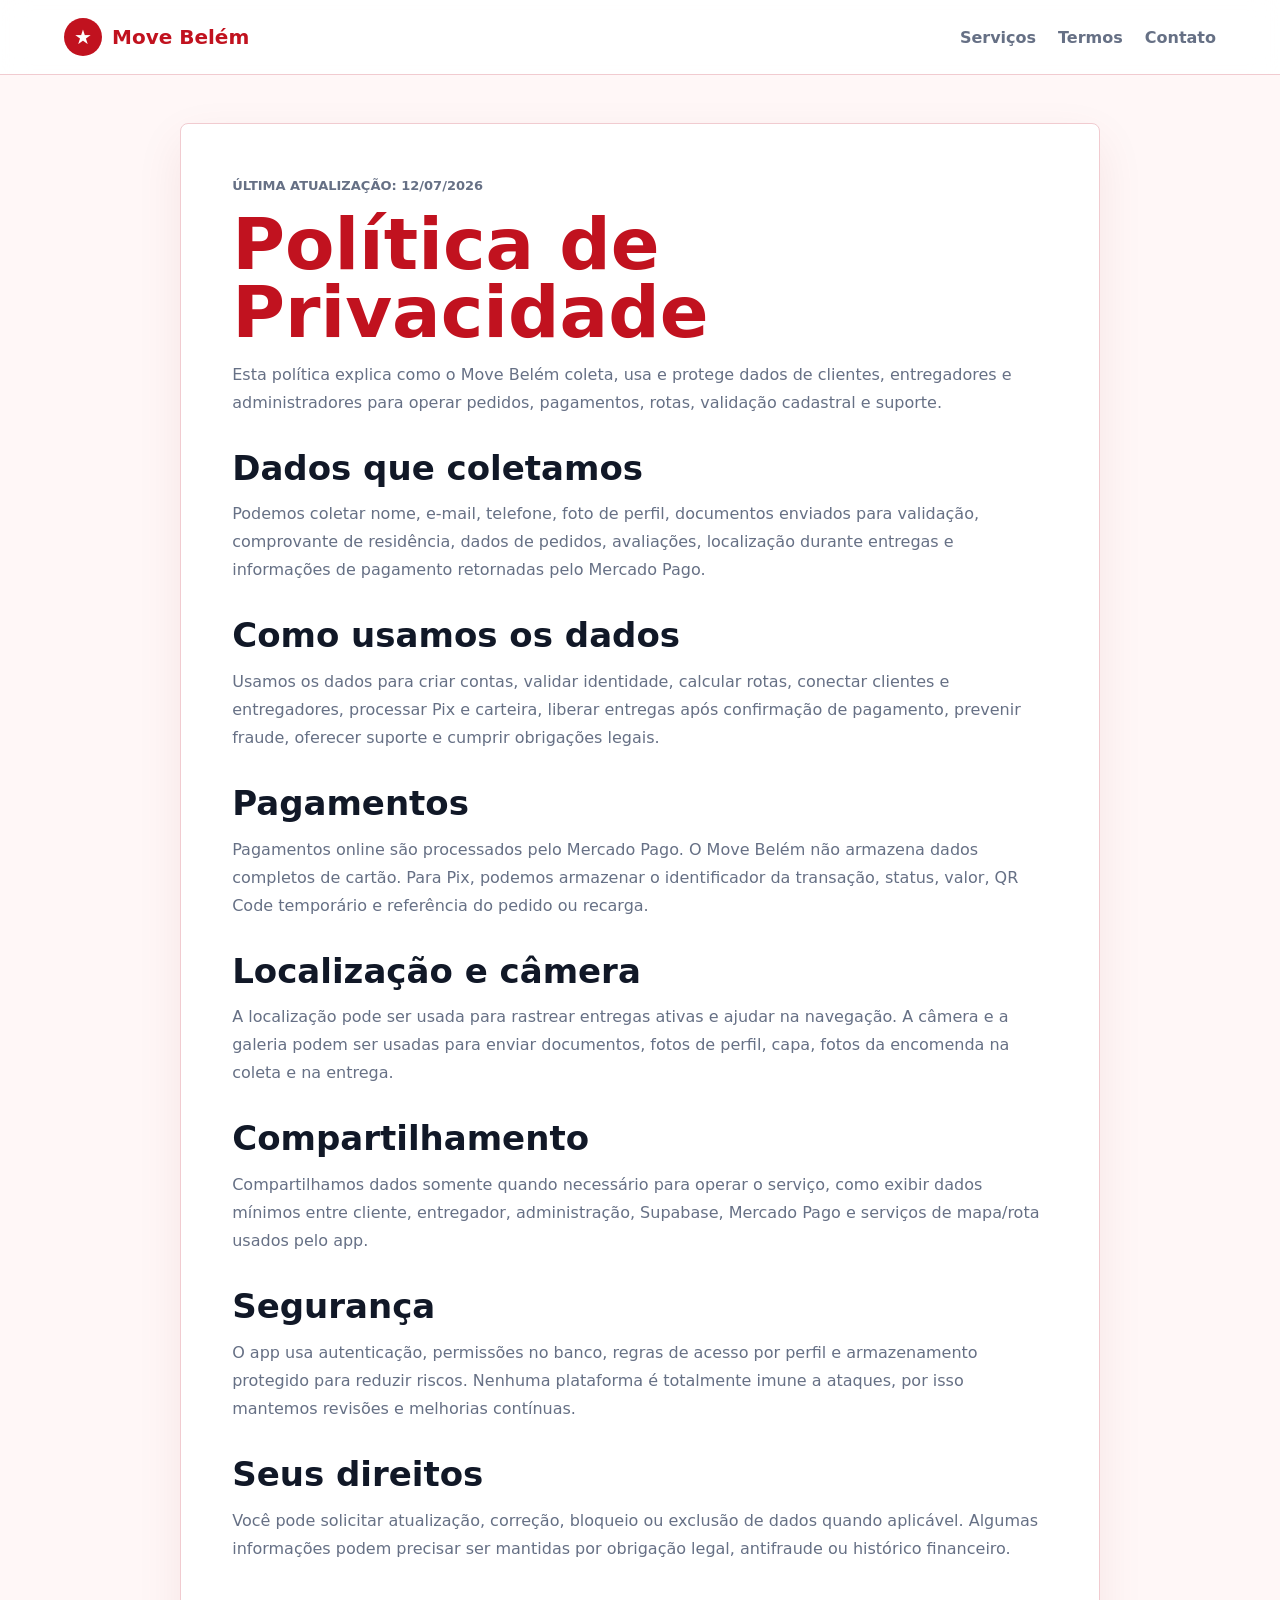
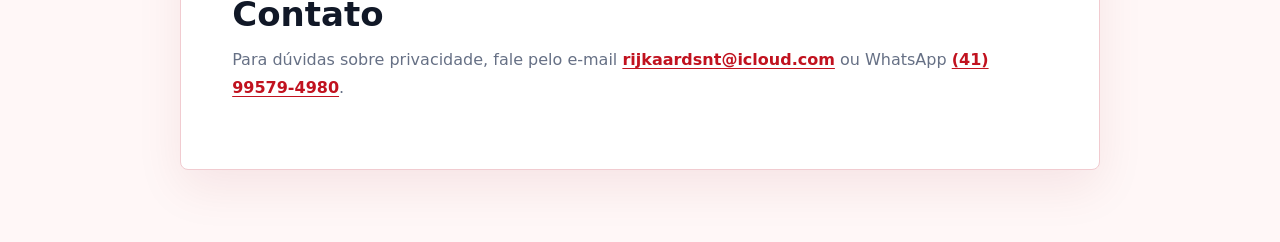
==== privacidade.html @ ff2165b5 "Add legal pages and support links" ====
<!doctype html>
<html lang="pt-BR">
  <head>
    <meta charset="utf-8" />
    <meta name="viewport" content="width=device-width, initial-scale=1" />
    <title>Política de Privacidade | Move Belém</title>
    <meta
      name="description"
      content="Política de Privacidade do Move Belém para clientes, entregadores e administradores."
    />
    <link rel="stylesheet" href="./styles.css" />
  </head>
  <body>
    <header class="topbar">
      <a class="brand" href="./index.html" aria-label="Move Belém">
        <span class="brand-mark">★</span>
        <span>Move Belém</span>
      </a>
      <nav class="nav" aria-label="Navegação principal">
        <a href="./index.html#servicos">Serviços</a>
        <a href="./termos.html">Termos</a>
        <a href="./index.html#contato">Contato</a>
      </nav>
    </header>

    <main class="legal-page">
      <article class="legal-document">
        <p class="eyebrow">Última atualização: 12/07/2026</p>
        <h1>Política de Privacidade</h1>
        <p>
          Esta política explica como o Move Belém coleta, usa e protege dados de
          clientes, entregadores e administradores para operar pedidos,
          pagamentos, rotas, validação cadastral e suporte.
        </p>

        <h2>Dados que coletamos</h2>
        <p>
          Podemos coletar nome, e-mail, telefone, foto de perfil, documentos
          enviados para validação, comprovante de residência, dados de pedidos,
          avaliações, localização durante entregas e informações de pagamento
          retornadas pelo Mercado Pago.
        </p>

        <h2>Como usamos os dados</h2>
        <p>
          Usamos os dados para criar contas, validar identidade, calcular rotas,
          conectar clientes e entregadores, processar Pix e carteira, liberar
          entregas após confirmação de pagamento, prevenir fraude, oferecer
          suporte e cumprir obrigações legais.
        </p>

        <h2>Pagamentos</h2>
        <p>
          Pagamentos online são processados pelo Mercado Pago. O Move Belém não
          armazena dados completos de cartão. Para Pix, podemos armazenar o
          identificador da transação, status, valor, QR Code temporário e
          referência do pedido ou recarga.
        </p>

        <h2>Localização e câmera</h2>
        <p>
          A localização pode ser usada para rastrear entregas ativas e ajudar na
          navegação. A câmera e a galeria podem ser usadas para enviar documentos,
          fotos de perfil, capa, fotos da encomenda na coleta e na entrega.
        </p>

        <h2>Compartilhamento</h2>
        <p>
          Compartilhamos dados somente quando necessário para operar o serviço,
          como exibir dados mínimos entre cliente, entregador, administração,
          Supabase, Mercado Pago e serviços de mapa/rota usados pelo app.
        </p>

        <h2>Segurança</h2>
        <p>
          O app usa autenticação, permissões no banco, regras de acesso por perfil
          e armazenamento protegido para reduzir riscos. Nenhuma plataforma é
          totalmente imune a ataques, por isso mantemos revisões e melhorias
          contínuas.
        </p>

        <h2>Seus direitos</h2>
        <p>
          Você pode solicitar atualização, correção, bloqueio ou exclusão de dados
          quando aplicável. Algumas informações podem precisar ser mantidas por
          obrigação legal, antifraude ou histórico financeiro.
        </p>

        <h2>Contato</h2>
        <p>
          Para dúvidas sobre privacidade, fale pelo e-mail
          <a href="mailto:rijkaardsnt@icloud.com">rijkaardsnt@icloud.com</a> ou
          WhatsApp
          <a
            href="https://wa.me/5541995794980?text=Ol%C3%A1%2C%20preciso%20de%20suporte%20no%20Move%20Bel%C3%A9m."
            target="_blank"
            rel="noopener"
            >(41) 99579-4980</a
          >.
        </p>
      </article>
    </main>
  </body>
</html>
---- styles.css ----
:root {
  --red: #c1121f;
  --red-dark: #8f0d17;
  --blue: #0647a6;
  --ink: #111827;
  --muted: #667085;
  --line: #f1cbd0;
  --paper: #fff7f7;
  --white: #ffffff;
}

* {
  box-sizing: border-box;
}

html {
  scroll-behavior: smooth;
}

body {
  margin: 0;
  background: var(--paper);
  color: var(--ink);
  font-family:
    Inter, ui-sans-serif, system-ui, -apple-system, BlinkMacSystemFont, "Segoe UI",
    sans-serif;
}

a {
  color: inherit;
  text-decoration: none;
}

.topbar {
  position: sticky;
  top: 0;
  z-index: 10;
  display: flex;
  align-items: center;
  justify-content: space-between;
  gap: 24px;
  padding: 18px clamp(18px, 5vw, 72px);
  background: rgba(255, 255, 255, 0.9);
  border-bottom: 1px solid var(--line);
  backdrop-filter: blur(14px);
}

.brand,
.nav,
.hero-actions {
  display: flex;
  align-items: center;
}

.brand {
  gap: 10px;
  font-size: 20px;
  font-weight: 900;
  color: var(--red);
}

.brand-mark {
  display: grid;
  width: 38px;
  height: 38px;
  place-items: center;
  color: var(--white);
  background: var(--red);
  border-radius: 50%;
}

.nav {
  gap: 22px;
  color: var(--muted);
  font-weight: 700;
}

.nav a:hover {
  color: var(--red);
}

.hero {
  position: relative;
  min-height: 620px;
  display: grid;
  align-items: center;
  padding: 92px clamp(18px, 5vw, 72px);
  overflow: hidden;
  background: var(--red);
}

.hero-flag {
  position: absolute;
  inset: 0;
  background:
    linear-gradient(24deg, transparent 0 32%, rgba(255, 255, 255, 0.95) 32% 48%, transparent 48%),
    radial-gradient(circle at 50% 45%, var(--blue) 0 34px, transparent 35px),
    linear-gradient(135deg, var(--red), var(--red-dark));
}

.hero-flag::after {
  content: "";
  position: absolute;
  inset: 0;
  background:
    linear-gradient(90deg, rgba(255, 255, 255, 0.12), transparent 18%, rgba(0, 0, 0, 0.08) 40%, transparent 70%),
    rgba(0, 0, 0, 0.2);
}

.flag-star {
  position: absolute;
  left: 50%;
  top: 45%;
  translate: -50% -50%;
  color: var(--blue);
  font-size: 74px;
}

.hero-content {
  position: relative;
  z-index: 1;
  max-width: 720px;
  color: var(--white);
}

.eyebrow {
  margin: 0 0 12px;
  color: var(--blue);
  font-size: 13px;
  font-weight: 900;
  letter-spacing: 0;
  text-transform: uppercase;
}

.hero .eyebrow {
  color: rgba(255, 255, 255, 0.9);
}

h1,
h2,
h3,
p {
  margin-top: 0;
}

h1 {
  margin-bottom: 14px;
  font-size: clamp(48px, 10vw, 104px);
  line-height: 0.95;
  letter-spacing: 0;
}

h2 {
  margin-bottom: 14px;
  font-size: clamp(28px, 4vw, 48px);
  line-height: 1.05;
  letter-spacing: 0;
}

h3 {
  margin-bottom: 10px;
  font-size: 22px;
}

.lead {
  max-width: 580px;
  color: rgba(255, 255, 255, 0.92);
  font-size: 20px;
  line-height: 1.55;
}

.hero-actions {
  flex-wrap: wrap;
  gap: 12px;
  margin-top: 28px;
}

.button {
  min-height: 48px;
  display: inline-flex;
  align-items: center;
  justify-content: center;
  padding: 0 20px;
  border-radius: 8px;
  font-weight: 900;
}

.button.primary {
  color: var(--red);
  background: var(--white);
}

.button.secondary {
  color: var(--white);
  border: 1px solid rgba(255, 255, 255, 0.72);
}

.section {
  padding: 72px clamp(18px, 5vw, 72px);
}

.section-heading {
  max-width: 760px;
  margin-bottom: 28px;
}

.grid {
  display: grid;
  gap: 18px;
}

.grid.three {
  grid-template-columns: repeat(3, minmax(0, 1fr));
}

.card,
.panel,
.notice {
  background: var(--white);
  border: 1px solid var(--line);
  border-radius: 8px;
  box-shadow: 0 18px 48px rgba(143, 13, 23, 0.08);
}

.card {
  padding: 28px;
}

.icon {
  display: inline-grid;
  width: 48px;
  height: 48px;
  place-items: center;
  margin-bottom: 20px;
  background: rgba(193, 18, 31, 0.1);
  border-radius: 8px;
}

.card p,
.split p,
.notice p,
.footer p,
li {
  color: var(--muted);
  line-height: 1.65;
}

.split {
  display: grid;
  grid-template-columns: minmax(0, 1fr) minmax(320px, 480px);
  gap: 28px;
  align-items: start;
}

.panel {
  padding: 28px;
}

.panel ul {
  margin: 0;
  padding-left: 20px;
}

.notice {
  padding: 34px;
  color: var(--white);
  background: linear-gradient(135deg, var(--red), var(--red-dark));
}

.notice p {
  max-width: 720px;
  color: rgba(255, 255, 255, 0.86);
}

.footer {
  display: grid;
  grid-template-columns: 1fr 1fr;
  gap: 24px;
  padding: 34px clamp(18px, 5vw, 72px);
  background: #0f172a;
  color: var(--white);
}

.footer p {
  margin-bottom: 4px;
  color: rgba(255, 255, 255, 0.72);
}

.contact-grid {
  display: grid;
  gap: 10px;
  margin: 14px 0;
}

.contact-link {
  display: grid;
  gap: 3px;
  padding: 12px 14px;
  background: rgba(255, 255, 255, 0.08);
  border: 1px solid rgba(255, 255, 255, 0.14);
  border-radius: 8px;
}

.contact-link span {
  color: rgba(255, 255, 255, 0.64);
  font-size: 13px;
  font-weight: 800;
}

.contact-link strong {
  color: var(--white);
}

.contact-link:not(.disabled):hover {
  border-color: rgba(255, 255, 255, 0.36);
  background: rgba(255, 255, 255, 0.12);
}

.contact-link.disabled {
  opacity: 0.72;
}

.legal-links {
  display: flex;
  flex-wrap: wrap;
  gap: 14px;
  margin-top: 14px;
}

.legal-links a {
  color: rgba(255, 255, 255, 0.86);
  font-weight: 800;
  text-decoration: underline;
  text-underline-offset: 4px;
}

.legal-page {
  padding: 48px clamp(18px, 5vw, 72px) 72px;
}

.legal-document {
  max-width: 920px;
  margin: 0 auto;
  padding: clamp(24px, 4vw, 52px);
  background: var(--white);
  border: 1px solid var(--line);
  border-radius: 8px;
  box-shadow: 0 18px 48px rgba(143, 13, 23, 0.08);
}

.legal-document h1 {
  color: var(--red);
  font-size: clamp(38px, 7vw, 72px);
}

.legal-document h2 {
  margin-top: 34px;
  font-size: clamp(23px, 3vw, 34px);
}

.legal-document p {
  color: var(--muted);
  line-height: 1.75;
}

.legal-document a {
  color: var(--red);
  font-weight: 800;
  text-decoration: underline;
  text-underline-offset: 3px;
}

@media (max-width: 820px) {
  .topbar,
  .footer,
  .split,
  .grid.three {
    grid-template-columns: 1fr;
  }

  .topbar {
    align-items: flex-start;
  }

  .nav {
    flex-wrap: wrap;
  }

  .hero {
    min-height: 560px;
  }

  .grid.three {
    display: grid;
  }
}
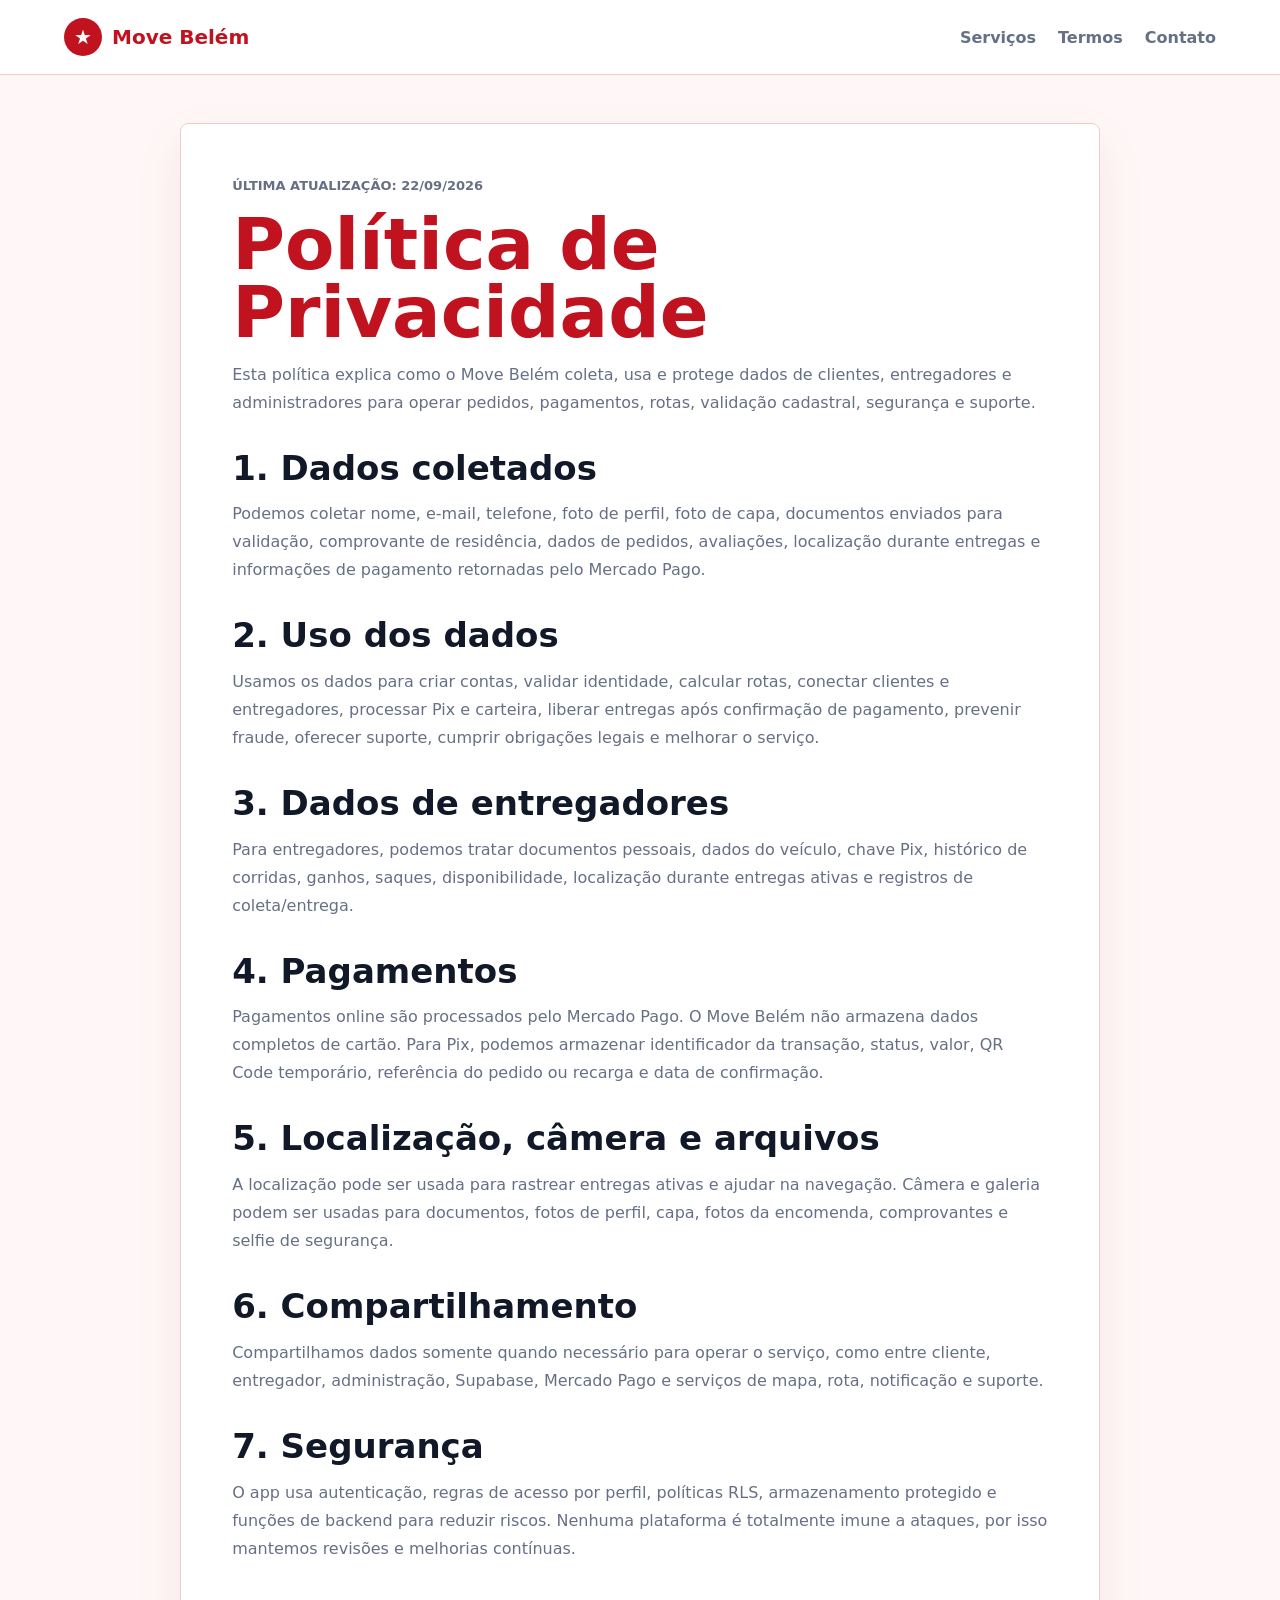
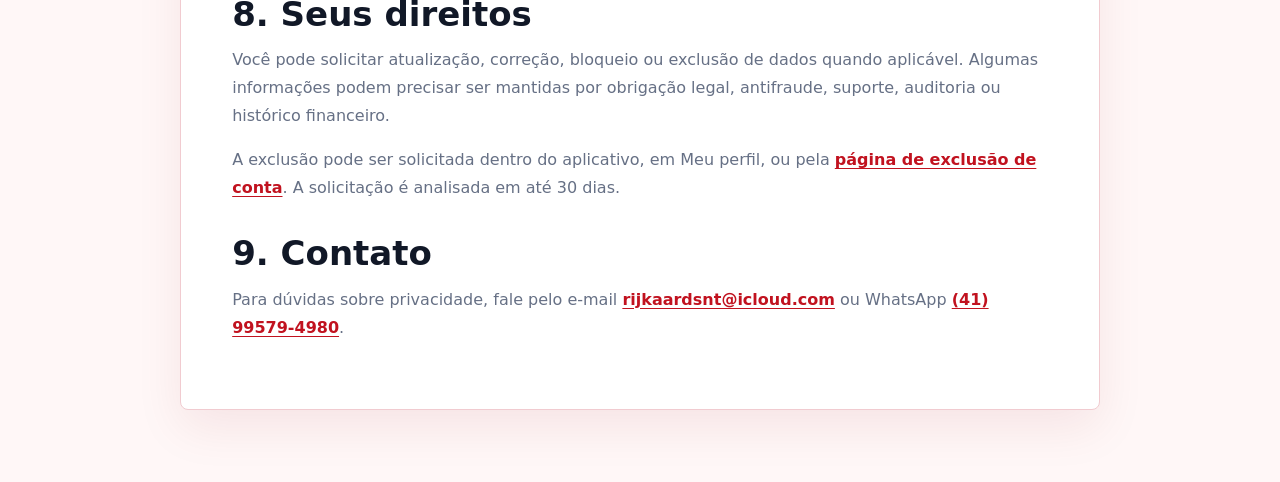
==== commit e684caed: "Add account deletion and update legal pages" ====
--- a/privacidade.html
+++ b/privacidade.html
@@ -25,74 +25,86 @@
 
     <main class="legal-page">
       <article class="legal-document">
-        <p class="eyebrow">Última atualização: 12/07/2026</p>
+        <p class="eyebrow">Última atualização: 22/09/2026</p>
         <h1>Política de Privacidade</h1>
         <p>
           Esta política explica como o Move Belém coleta, usa e protege dados de
-          clientes, entregadores e administradores para operar pedidos,
-          pagamentos, rotas, validação cadastral e suporte.
+          clientes, entregadores e administradores para operar pedidos, pagamentos,
+          rotas, validação cadastral, segurança e suporte.
         </p>
 
-        <h2>Dados que coletamos</h2>
+        <h2>1. Dados coletados</h2>
         <p>
-          Podemos coletar nome, e-mail, telefone, foto de perfil, documentos
-          enviados para validação, comprovante de residência, dados de pedidos,
-          avaliações, localização durante entregas e informações de pagamento
-          retornadas pelo Mercado Pago.
+          Podemos coletar nome, e-mail, telefone, foto de perfil, foto de capa,
+          documentos enviados para validação, comprovante de residência, dados de
+          pedidos, avaliações, localização durante entregas e informações de
+          pagamento retornadas pelo Mercado Pago.
         </p>
 
-        <h2>Como usamos os dados</h2>
+        <h2>2. Uso dos dados</h2>
         <p>
           Usamos os dados para criar contas, validar identidade, calcular rotas,
           conectar clientes e entregadores, processar Pix e carteira, liberar
           entregas após confirmação de pagamento, prevenir fraude, oferecer
-          suporte e cumprir obrigações legais.
+          suporte, cumprir obrigações legais e melhorar o serviço.
         </p>
 
-        <h2>Pagamentos</h2>
+        <h2>3. Dados de entregadores</h2>
+        <p>
+          Para entregadores, podemos tratar documentos pessoais, dados do veículo,
+          chave Pix, histórico de corridas, ganhos, saques, disponibilidade,
+          localização durante entregas ativas e registros de coleta/entrega.
+        </p>
+
+        <h2>4. Pagamentos</h2>
         <p>
           Pagamentos online são processados pelo Mercado Pago. O Move Belém não
-          armazena dados completos de cartão. Para Pix, podemos armazenar o
-          identificador da transação, status, valor, QR Code temporário e
-          referência do pedido ou recarga.
+          armazena dados completos de cartão. Para Pix, podemos armazenar
+          identificador da transação, status, valor, QR Code temporário,
+          referência do pedido ou recarga e data de confirmação.
         </p>
 
-        <h2>Localização e câmera</h2>
+        <h2>5. Localização, câmera e arquivos</h2>
         <p>
           A localização pode ser usada para rastrear entregas ativas e ajudar na
-          navegação. A câmera e a galeria podem ser usadas para enviar documentos,
-          fotos de perfil, capa, fotos da encomenda na coleta e na entrega.
+          navegação. Câmera e galeria podem ser usadas para documentos, fotos de
+          perfil, capa, fotos da encomenda, comprovantes e selfie de segurança.
         </p>
 
-        <h2>Compartilhamento</h2>
+        <h2>6. Compartilhamento</h2>
         <p>
           Compartilhamos dados somente quando necessário para operar o serviço,
-          como exibir dados mínimos entre cliente, entregador, administração,
-          Supabase, Mercado Pago e serviços de mapa/rota usados pelo app.
+          como entre cliente, entregador, administração, Supabase, Mercado Pago e
+          serviços de mapa, rota, notificação e suporte.
         </p>
 
-        <h2>Segurança</h2>
+        <h2>7. Segurança</h2>
         <p>
-          O app usa autenticação, permissões no banco, regras de acesso por perfil
-          e armazenamento protegido para reduzir riscos. Nenhuma plataforma é
-          totalmente imune a ataques, por isso mantemos revisões e melhorias
-          contínuas.
+          O app usa autenticação, regras de acesso por perfil, políticas RLS,
+          armazenamento protegido e funções de backend para reduzir riscos.
+          Nenhuma plataforma é totalmente imune a ataques, por isso mantemos
+          revisões e melhorias contínuas.
         </p>
 
-        <h2>Seus direitos</h2>
+        <h2>8. Seus direitos</h2>
         <p>
           Você pode solicitar atualização, correção, bloqueio ou exclusão de dados
           quando aplicável. Algumas informações podem precisar ser mantidas por
-          obrigação legal, antifraude ou histórico financeiro.
+          obrigação legal, antifraude, suporte, auditoria ou histórico financeiro.
+        </p>
+        <p>
+          A exclusão pode ser solicitada dentro do aplicativo, em Meu perfil, ou
+          pela <a href="./exclusao-de-conta.html">página de exclusão de conta</a>.
+          A solicitação é analisada em até 30 dias.
         </p>
 
-        <h2>Contato</h2>
+        <h2>9. Contato</h2>
         <p>
           Para dúvidas sobre privacidade, fale pelo e-mail
           <a href="mailto:rijkaardsnt@icloud.com">rijkaardsnt@icloud.com</a> ou
           WhatsApp
           <a
-            href="https://wa.me/5541995794980?text=Ol%C3%A1%2C%20preciso%20de%20suporte%20no%20Move%20Bel%C3%A9m."
+            href="https://wa.me/5541995794980?text=Ola%2C%20preciso%20de%20suporte%20no%20Move%20Belem."
             target="_blank"
             rel="noopener"
             >(41) 99579-4980</a
